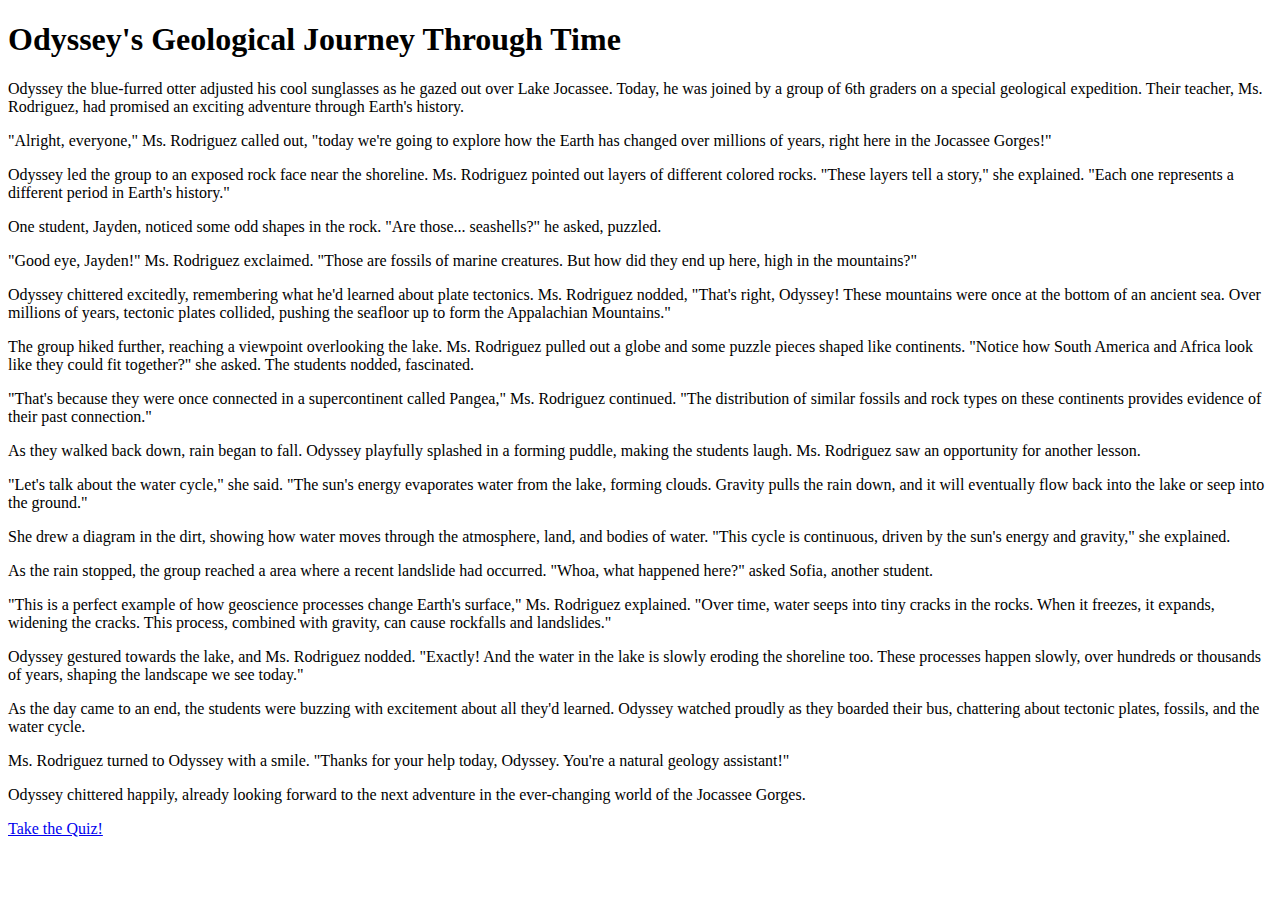
==== index.html @ ec549e8e "Create index.html" ====
<!DOCTYPE html>
<html lang="en">
<head>
    <meta charset="UTF-8">
    <meta name="viewport" content="width=device-width, initial-scale=1.0">
    <title>Odyssey's Geological Journey Through Time</title>
    <link rel="stylesheet" href="styles.css">
</head>
<body>
    <div class="story-container">
        <h1>Odyssey's Geological Journey Through Time</h1>
        <div class="story">
            <p>Odyssey the blue-furred otter adjusted his cool sunglasses as he gazed out over Lake Jocassee. Today, he was joined by a group of 6th graders on a special geological expedition. Their teacher, Ms. Rodriguez, had promised an exciting adventure through Earth's history.</p>
            <p>"Alright, everyone," Ms. Rodriguez called out, "today we're going to explore how the Earth has changed over millions of years, right here in the Jocassee Gorges!"</p>
            <p>Odyssey led the group to an exposed rock face near the shoreline. Ms. Rodriguez pointed out layers of different colored rocks. "These layers tell a story," she explained. "Each one represents a different period in Earth's history."</p>
            <p>One student, Jayden, noticed some odd shapes in the rock. "Are those... seashells?" he asked, puzzled.</p>
            <p>"Good eye, Jayden!" Ms. Rodriguez exclaimed. "Those are fossils of marine creatures. But how did they end up here, high in the mountains?"</p>
            <p>Odyssey chittered excitedly, remembering what he'd learned about plate tectonics. Ms. Rodriguez nodded, "That's right, Odyssey! These mountains were once at the bottom of an ancient sea. Over millions of years, tectonic plates collided, pushing the seafloor up to form the Appalachian Mountains."</p>
            <p>The group hiked further, reaching a viewpoint overlooking the lake. Ms. Rodriguez pulled out a globe and some puzzle pieces shaped like continents. "Notice how South America and Africa look like they could fit together?" she asked. The students nodded, fascinated.</p>
            <p>"That's because they were once connected in a supercontinent called Pangea," Ms. Rodriguez continued. "The distribution of similar fossils and rock types on these continents provides evidence of their past connection."</p>
            <p>As they walked back down, rain began to fall. Odyssey playfully splashed in a forming puddle, making the students laugh. Ms. Rodriguez saw an opportunity for another lesson.</p>
            <p>"Let's talk about the water cycle," she said. "The sun's energy evaporates water from the lake, forming clouds. Gravity pulls the rain down, and it will eventually flow back into the lake or seep into the ground."</p>
            <p>She drew a diagram in the dirt, showing how water moves through the atmosphere, land, and bodies of water. "This cycle is continuous, driven by the sun's energy and gravity," she explained.</p>
            <p>As the rain stopped, the group reached a area where a recent landslide had occurred. "Whoa, what happened here?" asked Sofia, another student.</p>
            <p>"This is a perfect example of how geoscience processes change Earth's surface," Ms. Rodriguez explained. "Over time, water seeps into tiny cracks in the rocks. When it freezes, it expands, widening the cracks. This process, combined with gravity, can cause rockfalls and landslides."</p>
            <p>Odyssey gestured towards the lake, and Ms. Rodriguez nodded. "Exactly! And the water in the lake is slowly eroding the shoreline too. These processes happen slowly, over hundreds or thousands of years, shaping the landscape we see today."</p>
            <p>As the day came to an end, the students were buzzing with excitement about all they'd learned. Odyssey watched proudly as they boarded their bus, chattering about tectonic plates, fossils, and the water cycle.</p>
            <p>Ms. Rodriguez turned to Odyssey with a smile. "Thanks for your help today, Odyssey. You're a natural geology assistant!"</p>
            <p>Odyssey chittered happily, already looking forward to the next adventure in the ever-changing world of the Jocassee Gorges.</p>
        </div>
        <a href="quiz.html" class="quiz-button">Take the Quiz!</a>
    </div>
</body>
</html>
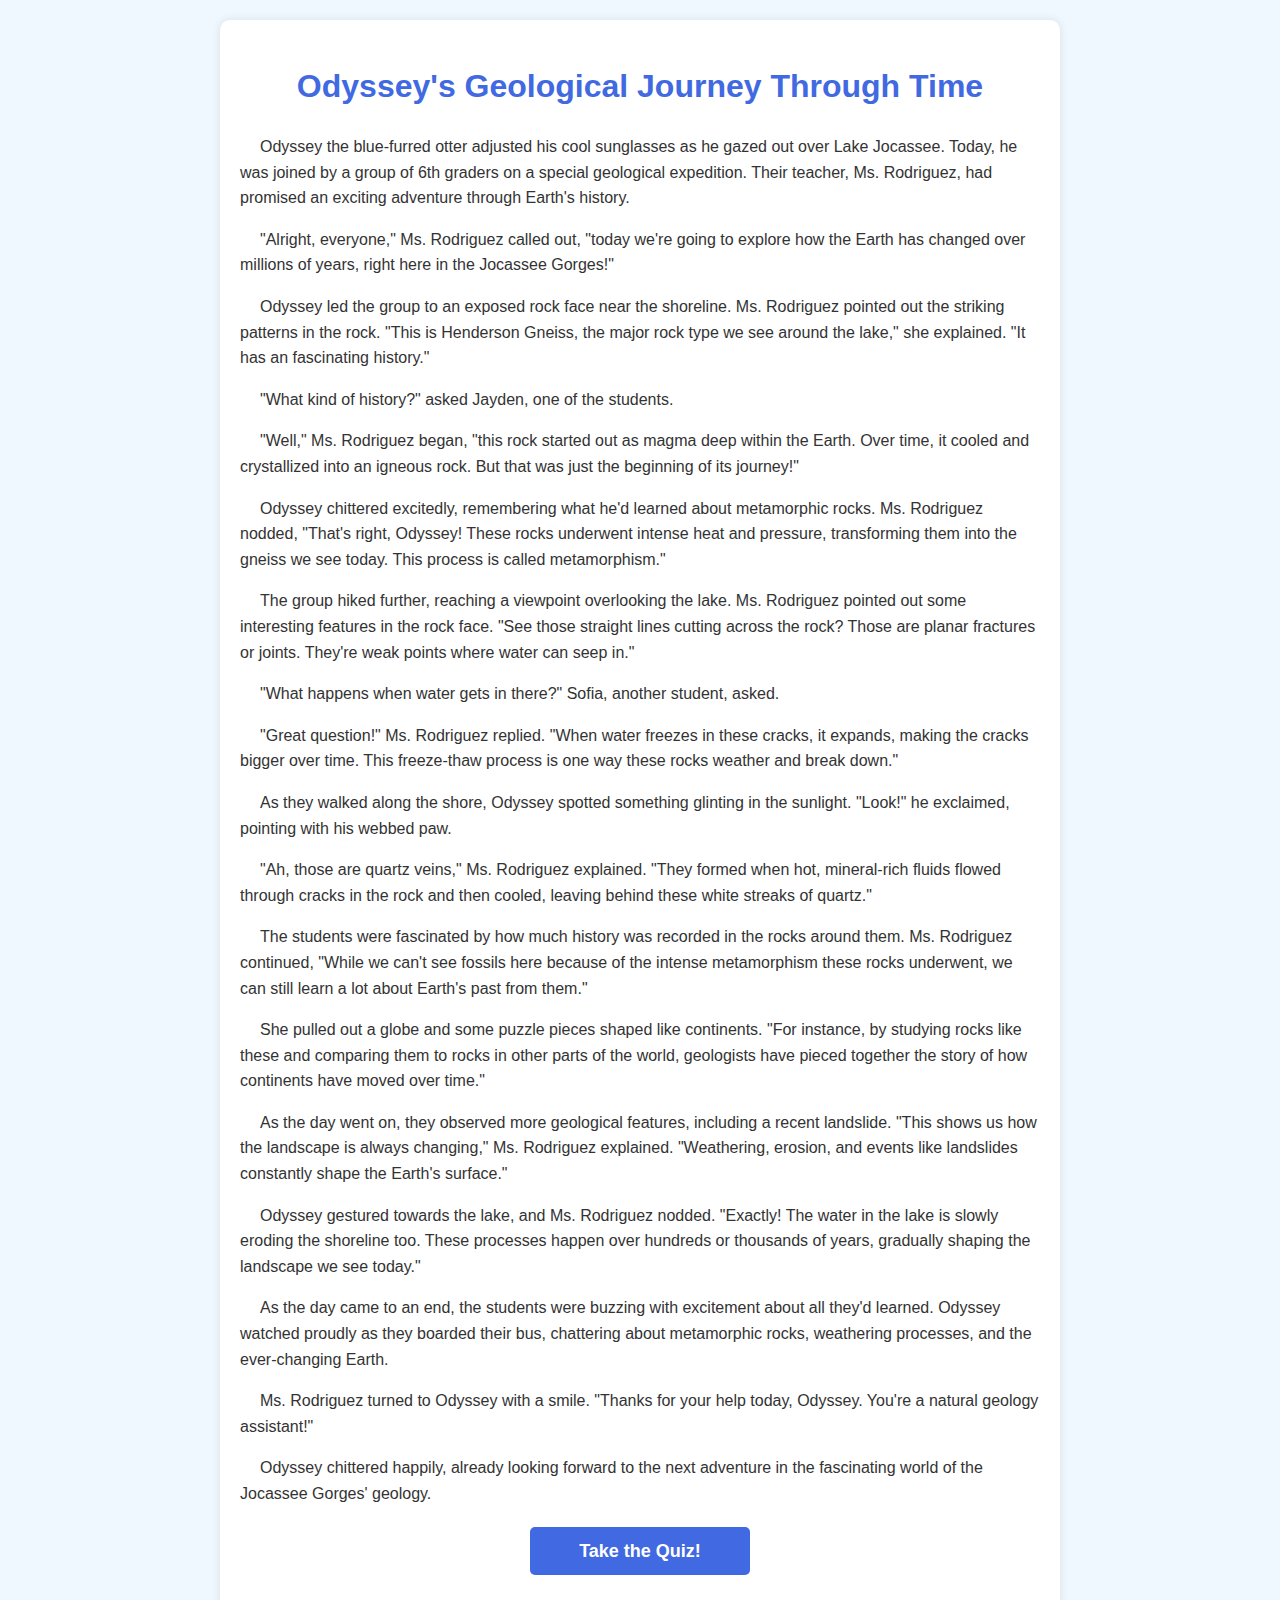
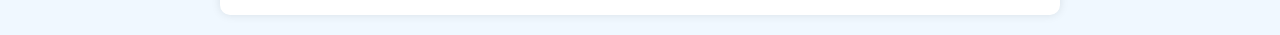
==== commit 2d88927f: "Update index.html" ====
--- a/index.html
+++ b/index.html
@@ -12,21 +12,22 @@
         <div class="story">
             <p>Odyssey the blue-furred otter adjusted his cool sunglasses as he gazed out over Lake Jocassee. Today, he was joined by a group of 6th graders on a special geological expedition. Their teacher, Ms. Rodriguez, had promised an exciting adventure through Earth's history.</p>
             <p>"Alright, everyone," Ms. Rodriguez called out, "today we're going to explore how the Earth has changed over millions of years, right here in the Jocassee Gorges!"</p>
-            <p>Odyssey led the group to an exposed rock face near the shoreline. Ms. Rodriguez pointed out layers of different colored rocks. "These layers tell a story," she explained. "Each one represents a different period in Earth's history."</p>
-            <p>One student, Jayden, noticed some odd shapes in the rock. "Are those... seashells?" he asked, puzzled.</p>
-            <p>"Good eye, Jayden!" Ms. Rodriguez exclaimed. "Those are fossils of marine creatures. But how did they end up here, high in the mountains?"</p>
-            <p>Odyssey chittered excitedly, remembering what he'd learned about plate tectonics. Ms. Rodriguez nodded, "That's right, Odyssey! These mountains were once at the bottom of an ancient sea. Over millions of years, tectonic plates collided, pushing the seafloor up to form the Appalachian Mountains."</p>
-            <p>The group hiked further, reaching a viewpoint overlooking the lake. Ms. Rodriguez pulled out a globe and some puzzle pieces shaped like continents. "Notice how South America and Africa look like they could fit together?" she asked. The students nodded, fascinated.</p>
-            <p>"That's because they were once connected in a supercontinent called Pangea," Ms. Rodriguez continued. "The distribution of similar fossils and rock types on these continents provides evidence of their past connection."</p>
-            <p>As they walked back down, rain began to fall. Odyssey playfully splashed in a forming puddle, making the students laugh. Ms. Rodriguez saw an opportunity for another lesson.</p>
-            <p>"Let's talk about the water cycle," she said. "The sun's energy evaporates water from the lake, forming clouds. Gravity pulls the rain down, and it will eventually flow back into the lake or seep into the ground."</p>
-            <p>She drew a diagram in the dirt, showing how water moves through the atmosphere, land, and bodies of water. "This cycle is continuous, driven by the sun's energy and gravity," she explained.</p>
-            <p>As the rain stopped, the group reached a area where a recent landslide had occurred. "Whoa, what happened here?" asked Sofia, another student.</p>
-            <p>"This is a perfect example of how geoscience processes change Earth's surface," Ms. Rodriguez explained. "Over time, water seeps into tiny cracks in the rocks. When it freezes, it expands, widening the cracks. This process, combined with gravity, can cause rockfalls and landslides."</p>
-            <p>Odyssey gestured towards the lake, and Ms. Rodriguez nodded. "Exactly! And the water in the lake is slowly eroding the shoreline too. These processes happen slowly, over hundreds or thousands of years, shaping the landscape we see today."</p>
-            <p>As the day came to an end, the students were buzzing with excitement about all they'd learned. Odyssey watched proudly as they boarded their bus, chattering about tectonic plates, fossils, and the water cycle.</p>
+            <p>Odyssey led the group to an exposed rock face near the shoreline. Ms. Rodriguez pointed out the striking patterns in the rock. "This is Henderson Gneiss, the major rock type we see around the lake," she explained. "It has an fascinating history."</p>
+            <p>"What kind of history?" asked Jayden, one of the students.</p>
+            <p>"Well," Ms. Rodriguez began, "this rock started out as magma deep within the Earth. Over time, it cooled and crystallized into an igneous rock. But that was just the beginning of its journey!"</p>
+            <p>Odyssey chittered excitedly, remembering what he'd learned about metamorphic rocks. Ms. Rodriguez nodded, "That's right, Odyssey! These rocks underwent intense heat and pressure, transforming them into the gneiss we see today. This process is called metamorphism."</p>
+            <p>The group hiked further, reaching a viewpoint overlooking the lake. Ms. Rodriguez pointed out some interesting features in the rock face. "See those straight lines cutting across the rock? Those are planar fractures or joints. They're weak points where water can seep in."</p>
+            <p>"What happens when water gets in there?" Sofia, another student, asked.</p>
+            <p>"Great question!" Ms. Rodriguez replied. "When water freezes in these cracks, it expands, making the cracks bigger over time. This freeze-thaw process is one way these rocks weather and break down."</p>
+            <p>As they walked along the shore, Odyssey spotted something glinting in the sunlight. "Look!" he exclaimed, pointing with his webbed paw.</p>
+            <p>"Ah, those are quartz veins," Ms. Rodriguez explained. "They formed when hot, mineral-rich fluids flowed through cracks in the rock and then cooled, leaving behind these white streaks of quartz."</p>
+            <p>The students were fascinated by how much history was recorded in the rocks around them. Ms. Rodriguez continued, "While we can't see fossils here because of the intense metamorphism these rocks underwent, we can still learn a lot about Earth's past from them."</p>
+            <p>She pulled out a globe and some puzzle pieces shaped like continents. "For instance, by studying rocks like these and comparing them to rocks in other parts of the world, geologists have pieced together the story of how continents have moved over time."</p>
+            <p>As the day went on, they observed more geological features, including a recent landslide. "This shows us how the landscape is always changing," Ms. Rodriguez explained. "Weathering, erosion, and events like landslides constantly shape the Earth's surface."</p>
+            <p>Odyssey gestured towards the lake, and Ms. Rodriguez nodded. "Exactly! The water in the lake is slowly eroding the shoreline too. These processes happen over hundreds or thousands of years, gradually shaping the landscape we see today."</p>
+            <p>As the day came to an end, the students were buzzing with excitement about all they'd learned. Odyssey watched proudly as they boarded their bus, chattering about metamorphic rocks, weathering processes, and the ever-changing Earth.</p>
             <p>Ms. Rodriguez turned to Odyssey with a smile. "Thanks for your help today, Odyssey. You're a natural geology assistant!"</p>
-            <p>Odyssey chittered happily, already looking forward to the next adventure in the ever-changing world of the Jocassee Gorges.</p>
+            <p>Odyssey chittered happily, already looking forward to the next adventure in the fascinating world of the Jocassee Gorges' geology.</p>
         </div>
         <a href="quiz.html" class="quiz-button">Take the Quiz!</a>
     </div>
--- a/styles.css
+++ b/styles.css
@@ -0,0 +1,97 @@
+body {
+    font-family: Arial, sans-serif;
+    line-height: 1.6;
+    color: #333;
+    background-color: #f0f8ff;
+    margin: 0;
+    padding: 20px;
+}
+
+.story-container, .quiz-container {
+    max-width: 800px;
+    margin: 0 auto;
+    background-color: white;
+    padding: 20px;
+    border-radius: 10px;
+    box-shadow: 0 0 10px rgba(0,0,0,0.1);
+}
+
+h1 {
+    color: #4169e1;
+    text-align: center;
+}
+
+.story p {
+    text-indent: 20px;
+    font-size: 16px;
+}
+
+.quiz-button, .return-button {
+    display: block;
+    width: 200px;
+    margin: 20px auto;
+    padding: 10px;
+    background-color: #4169e1;
+    color: white;
+    text-align: center;
+    text-decoration: none;
+    border-radius: 5px;
+    font-weight: bold;
+    font-size: 18px;
+}
+
+.quiz-button:hover, .return-button:hover {
+    background-color: #1e90ff;
+}
+
+.question-container {
+    margin-bottom: 30px;
+    background-color: #e6f3ff;
+    padding: 15px;
+    border-radius: 5px;
+}
+
+.question {
+    background-color: #4169e1;
+    color: #ffffff;
+    padding: 15px;
+    border-radius: 5px;
+    margin-bottom: 10px;
+    font-size: 18px;
+}
+
+.answers {
+    margin-bottom: 10px;
+}
+
+.answers label {
+    display: block;
+    margin-bottom: 10px;
+    cursor: pointer;
+    font-size: 16px;
+}
+
+.feedback {
+    margin-top: 10px;
+    padding: 10px;
+    border-radius: 5px;
+    font-size: 16px;
+}
+
+.correct {
+    background-color: #d4edda;
+    color: #155724;
+}
+
+.incorrect {
+    background-color: #f8d7da;
+    color: #721c24;
+}
+
+#results {
+    font-weight: bold;
+    margin-top: 20px;
+    text-align: center;
+    font-size: 20px;
+    color: #4169e1;
+}
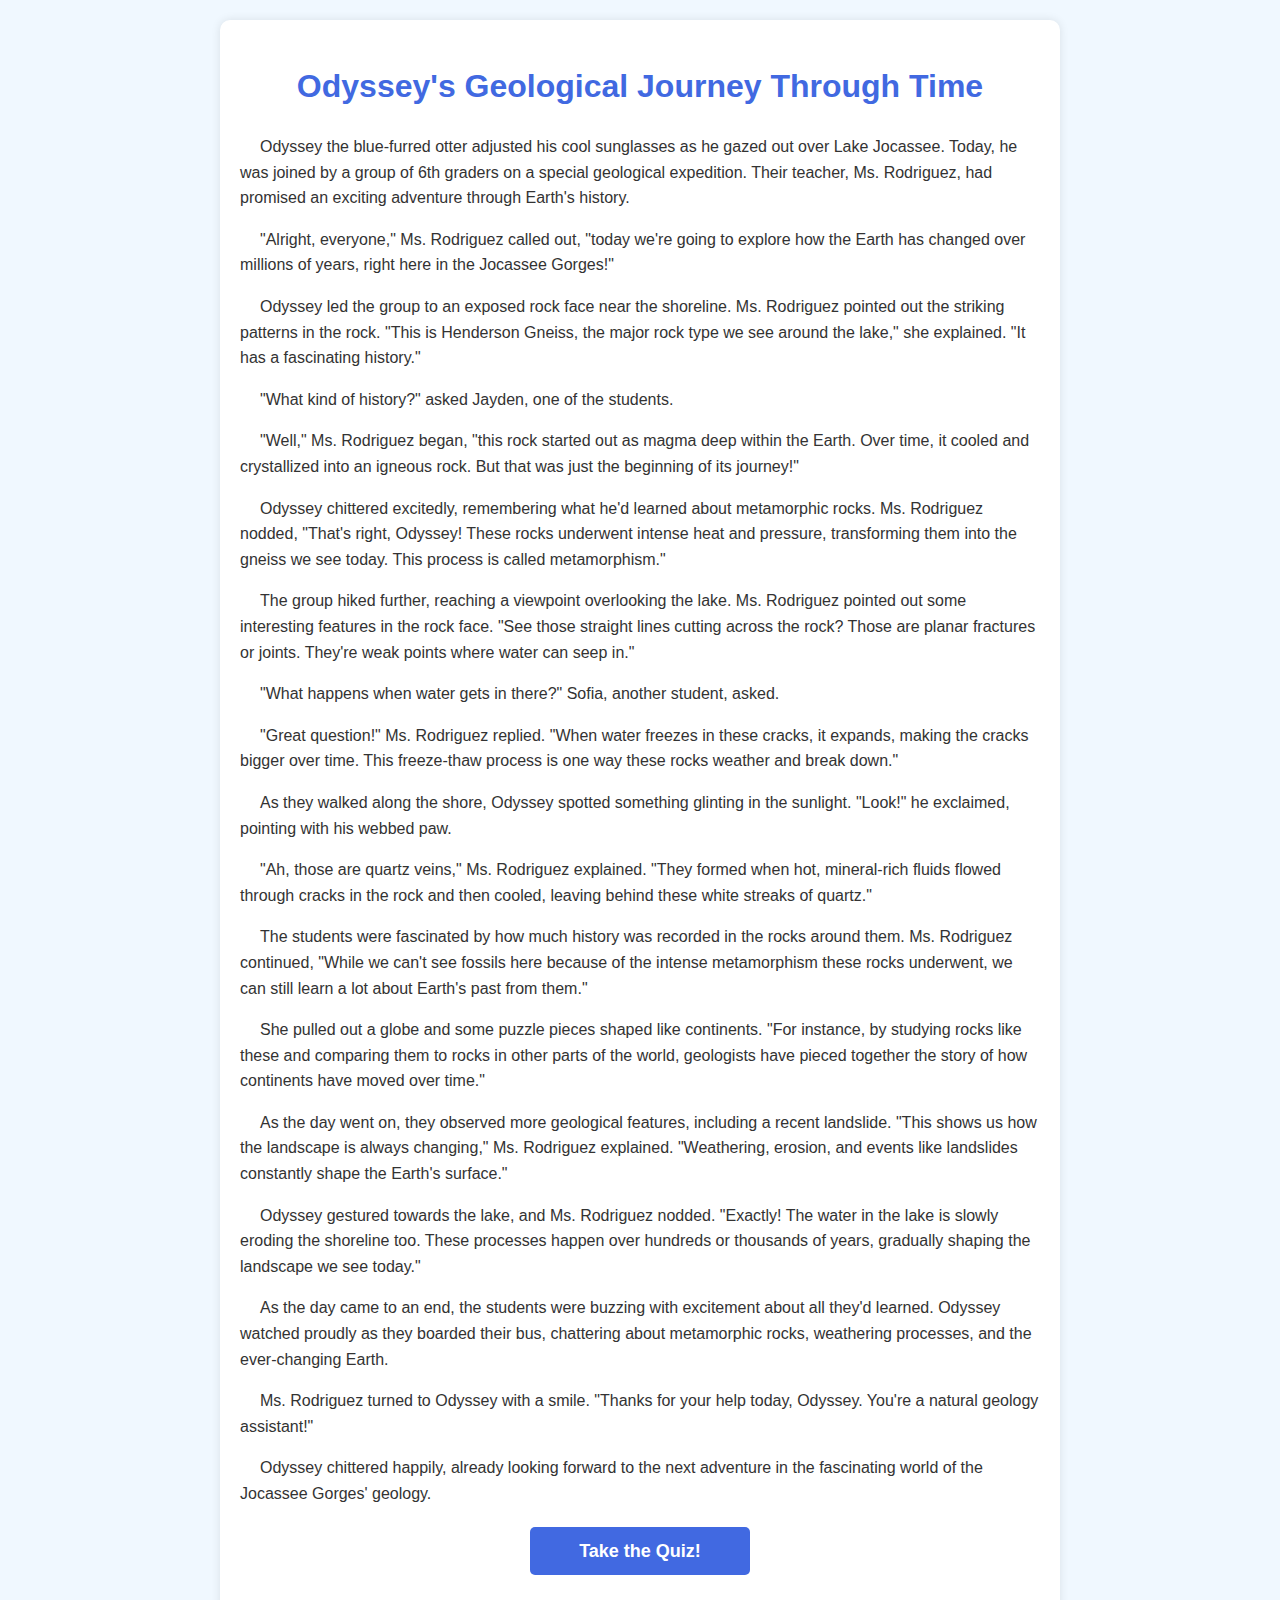
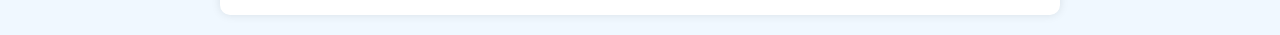
==== commit 0dd4806c: "Update index.html" ====
--- a/index.html
+++ b/index.html
@@ -12,7 +12,7 @@
         <div class="story">
             <p>Odyssey the blue-furred otter adjusted his cool sunglasses as he gazed out over Lake Jocassee. Today, he was joined by a group of 6th graders on a special geological expedition. Their teacher, Ms. Rodriguez, had promised an exciting adventure through Earth's history.</p>
             <p>"Alright, everyone," Ms. Rodriguez called out, "today we're going to explore how the Earth has changed over millions of years, right here in the Jocassee Gorges!"</p>
-            <p>Odyssey led the group to an exposed rock face near the shoreline. Ms. Rodriguez pointed out the striking patterns in the rock. "This is Henderson Gneiss, the major rock type we see around the lake," she explained. "It has an fascinating history."</p>
+            <p>Odyssey led the group to an exposed rock face near the shoreline. Ms. Rodriguez pointed out the striking patterns in the rock. "This is Henderson Gneiss, the major rock type we see around the lake," she explained. "It has a fascinating history."</p>
             <p>"What kind of history?" asked Jayden, one of the students.</p>
             <p>"Well," Ms. Rodriguez began, "this rock started out as magma deep within the Earth. Over time, it cooled and crystallized into an igneous rock. But that was just the beginning of its journey!"</p>
             <p>Odyssey chittered excitedly, remembering what he'd learned about metamorphic rocks. Ms. Rodriguez nodded, "That's right, Odyssey! These rocks underwent intense heat and pressure, transforming them into the gneiss we see today. This process is called metamorphism."</p>
